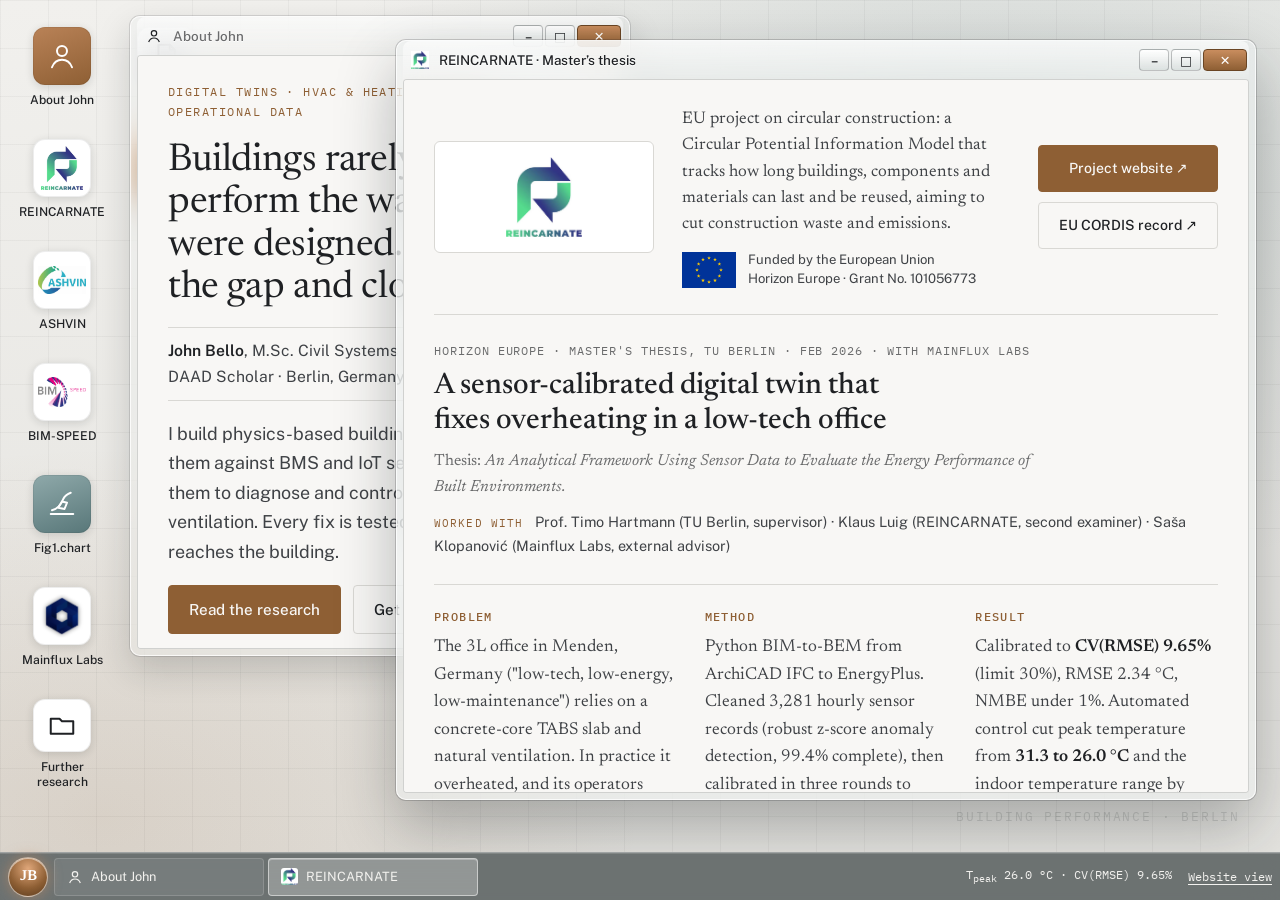
==== os.html @ 3a044e37 "Add desktop mode (os.html): Aero-style windows, taskbar and phone home screen Co-Authored-By: Claude" ====
<!doctype html>
<html lang="en">
<head>
  <meta charset="utf-8">
  <meta name="viewport" content="width=device-width, initial-scale=1, viewport-fit=cover">
  <meta name="color-scheme" content="light">
  <title>John Bello · Desktop</title>
  <meta name="description" content="John Bello's portfolio as a desktop: EU research projects on digital twins, HVAC and building performance, each in its own window.">
  <link rel="preconnect" href="https://fonts.googleapis.com">
  <link rel="preconnect" href="https://fonts.gstatic.com" crossorigin>
  <link href="https://fonts.googleapis.com/css2?family=Newsreader:ital,opsz,wght@0,6..72,400;0,6..72,500;1,6..72,400&family=Public+Sans:wght@400;500;600;700&family=IBM+Plex+Mono:wght@400;500&display=swap" rel="stylesheet">
  <link rel="stylesheet" href="style.css">
  <link rel="stylesheet" href="os.css">
</head>
<body class="os">
  <div class="desk" id="desk">
    <header class="home-head">
      <p class="kicker">Digital twins · HVAC &amp; heating systems</p>
      <h1>John Bello</h1>
      <p>Building performance engineer, Berlin. Tap a project to open it.</p>
    </header>
    <nav class="icons" id="icons" aria-label="Desktop"></nav>
    <p class="wallmark" aria-hidden="true">John Bello<span>Building performance · Berlin</span></p>
  </div>

  <div class="startmenu" id="startmenu" hidden>
    <div class="sm-head"><span class="sm-avatar">JB</span><div><strong>John Bello</strong><span>Building performance engineer</span></div></div>
    <ul id="sm-list"></ul>
    <div class="sm-foot">
      <a href="index.html">Website view</a>
      <a href="https://www.linkedin.com/in/john-bello-79458b165" target="_blank" rel="noopener">LinkedIn ↗</a>
    </div>
  </div>

  <footer class="taskbar" id="taskbar">
    <button class="start" id="start" aria-label="Start menu" aria-expanded="false" aria-controls="startmenu">JB</button>
    <div class="tasks" id="tasks"></div>
    <div class="tray">
      <span class="readout" title="From the REINCARNATE thesis">T<sub>peak</sub> 26.0 °C · CV(RMSE) 9.65%</span>
      <a href="index.html" class="tray-link">Website view</a>
    </div>
  </footer>

  <nav class="dock" id="dock" aria-label="Quick links">
    <button data-open="home">Home</button>
    <button data-open="reincarnate">Research</button>
    <button data-open="cv">CV</button>
    <button data-open="contact">Contact</button>
  </nav>

  <noscript><p class="nojs">This view needs JavaScript. <a href="index.html">Open the website view</a>.</p></noscript>
  <script src="os.js"></script>
</body>
</html>
---- style.css ----
/* Light only, by design: a printed research paper. */
/* Layout: a research paper's page — title block with a chart figure, then numbered sections. */
:root {
  /* Palette from the materials of the 3L office (John's thesis building):
     exposed concrete, oak timber frame, glazing, graphite. */
  --paper: #efeeeb;      /* concrete */
  --sheet: #f8f7f5;
  --ink: #1f2124;        /* graphite */
  --ink-2: #3f4246;
  --muted: #6a6b6c;
  --rule: #d9d8d4;
  --accent: #8e5f34;     /* oak: buttons, labels, links */
  --accent-deep: #744c28;
  --comfort: #587779;    /* glass: comfort and improved states */
  --heat: #a8693a;       /* warm oak: overheated / as-built states */
  --bar-a: #a8693a;
  --bar-b: #587779;
  --serif: "Newsreader", Georgia, "Times New Roman", serif;
  --sans: "Public Sans", system-ui, -apple-system, "Segoe UI", sans-serif;
  --mono: "IBM Plex Mono", ui-monospace, Menlo, monospace;
  color-scheme: light;
}

* { box-sizing: border-box; }
html { scroll-behavior: smooth; scroll-padding-top: 76px; }
body { margin: 0; background: var(--paper); color: var(--ink); font: 17px/1.65 var(--sans); -webkit-font-smoothing: antialiased; }
h1, h2, h3, h4, p { margin: 0; }
h1, h2, h3 { text-wrap: balance; }
a { color: var(--accent); text-decoration-thickness: 1px; text-underline-offset: 3px; }
a:focus-visible, .btn:focus-visible { outline: 2px solid var(--accent); outline-offset: 3px; border-radius: 4px; }
strong { color: var(--ink); font-weight: 600; }
.wrap { max-width: 1120px; margin: 0 auto; padding-left: max(20px, env(safe-area-inset-left, 0px)); padding-right: max(20px, env(safe-area-inset-right, 0px)); }

/* masthead */
.masthead { position: sticky; top: 0; z-index: 10; background: color-mix(in srgb, var(--paper) 88%, transparent); backdrop-filter: blur(8px); border-bottom: 1px solid var(--rule); }
.bar { display: flex; align-items: center; justify-content: space-between; height: 62px; gap: 20px; }
.brand { font-family: var(--serif); font-size: 1.3rem; color: var(--ink); text-decoration: none; }
nav { display: flex; gap: 26px; font-size: .92rem; }
nav a { color: var(--ink-2); text-decoration: none; }
nav a:hover { color: var(--accent); }
.nav-cta { color: var(--accent) !important; font-weight: 600; }

/* hero */
.hero { padding-block: 72px 56px; }
.hero-grid { display: grid; grid-template-columns: minmax(0, 1.05fr) minmax(0, 1fr); gap: 56px; align-items: center; }
.hero-text { display: flex; flex-direction: column; gap: 22px; min-width: 0; }
.kicker { font-family: var(--mono); font-size: .76rem; letter-spacing: .12em; text-transform: uppercase; color: var(--accent); }
.hero h1 { font-family: var(--serif); font-weight: 400; font-size: clamp(2.3rem, 5vw, 3.6rem); line-height: 1.08; letter-spacing: -.015em; }
.byline { font-size: .98rem; color: var(--ink-2); border-top: 1px solid var(--rule); border-bottom: 1px solid var(--rule); padding-block: 10px; }
.lede { font-size: 1.12rem; color: var(--ink-2); max-width: 58ch; }
.actions { display: flex; flex-wrap: wrap; gap: 12px; }
.btn { display: inline-block; padding: 11px 20px; border: 1px solid var(--rule); border-radius: 4px; color: var(--ink); background: var(--sheet); text-decoration: none; font-weight: 500; font-size: .95rem; }
.btn:hover { border-color: var(--accent); }
.btn.primary { background: var(--accent); border-color: var(--accent); color: var(--sheet); }
.btn.primary:hover { background: var(--accent-deep); border-color: var(--accent-deep); }

/* Fig. 1 psychrometric chart */
.psy { margin: 0; min-width: 0; }
.psy svg { width: 100%; height: auto; display: block; }
.psy-grid line { stroke: var(--rule); stroke-width: 1; }
.psy-axis { stroke: var(--ink); stroke-width: 1.4; }
.psy-sat { fill: none; stroke: var(--ink); stroke-width: 2; }
.psy-rh { fill: none; stroke: var(--muted); stroke-width: 1; stroke-dasharray: 4 4; }
.psy-zone { fill: var(--comfort); fill-opacity: .18; stroke: var(--comfort); stroke-width: 1.5; }
.psy-path { stroke: var(--heat); stroke-width: 2; stroke-dasharray: 6 5; }
.psy-head { fill: none; stroke: var(--heat); stroke-width: 2; }
.psy-hot { fill: var(--heat); }
.psy-ok { fill: var(--comfort); }
.psy-label text { font-family: var(--mono); font-size: 11px; fill: var(--muted); }
.psy-label .t-ok { fill: var(--comfort); }
.psy-label .t-hot { fill: var(--heat); }
.psy-label .t-narrow { display: none; }
@media (prefers-reduced-motion: no-preference) {
  .psy-hot { animation: pulse 2.4s ease-in-out infinite; transform-origin: 436px 181px; }
  @keyframes pulse { 50% { transform: scale(1.35); } }
}
figcaption { font-size: .86rem; line-height: 1.55; color: var(--muted); margin-top: 10px; }
.fig { font-family: var(--mono); color: var(--accent); margin-right: 4px; }

/* evidence strip */
.evidence { display: grid; grid-template-columns: repeat(4, minmax(0, 1fr)); margin: 56px 0 0; border-top: 2px solid var(--ink); }
.evidence div { padding: 18px 20px 0 0; }
.evidence div + div { padding-left: 20px; border-left: 1px solid var(--rule); }
.evidence dt { font-family: var(--serif); font-size: 2.3rem; line-height: 1.1; }
.evidence dd { margin: 6px 0 0; font-size: .88rem; color: var(--muted); }

/* sections */
.sec { padding-block: 80px; border-top: 1px solid var(--rule); }
.sec-head { display: flex; align-items: baseline; gap: 16px; margin-bottom: 14px; }
.sec-no { font-family: var(--mono); font-size: 1rem; color: var(--accent); }
.sec-head h2, .contact h2 { font-family: var(--serif); font-weight: 500; font-size: clamp(1.8rem, 4vw, 2.5rem); letter-spacing: -.01em; }
.sec-intro { color: var(--ink-2); font-size: 1.08rem; max-width: 62ch; margin-bottom: 32px; }

/* claims table */
.table-scroll { overflow-x: auto; }
.claims { width: 100%; min-width: 640px; border-collapse: collapse; font-size: .97rem; }
.claims th, .claims td { text-align: left; vertical-align: top; padding: 16px 18px 16px 0; border-bottom: 1px solid var(--rule); }
.claims thead th { font-family: var(--mono); font-size: .72rem; letter-spacing: .1em; text-transform: uppercase; color: var(--muted); font-weight: 500; border-bottom: 2px solid var(--ink); }
.claims tbody th { font-family: var(--serif); font-weight: 500; font-size: 1.12rem; width: 26%; }
.claims td { color: var(--ink-2); }
.claims td:last-child { font-family: var(--mono); font-size: .8rem; color: var(--accent); width: 18%; padding-right: 0; }

/* research papers */
.paper { background: var(--sheet); border: 1px solid var(--rule); border-radius: 6px; padding: 36px; display: flex; flex-direction: column; gap: 26px; margin-top: 28px; }
.paper-head { display: flex; justify-content: space-between; align-items: flex-start; gap: 24px; }
.paper-meta { font-family: var(--mono); font-size: .74rem; letter-spacing: .08em; text-transform: uppercase; color: var(--muted); margin-bottom: 8px; }
.paper h3 { font-family: var(--serif); font-weight: 500; font-size: clamp(1.4rem, 3vw, 1.85rem); line-height: 1.2; }
.mark { flex: none; font-family: var(--sans); font-weight: 700; font-size: .85rem; letter-spacing: .06em; padding: 7px 11px; border: 1.5px solid currentColor; border-radius: 4px; }
.mark-reincarnate { color: var(--ink); }
.mark-ashvin { color: var(--ink); }
.mark-bimspeed { color: var(--ink); }
.abstract { display: grid; grid-template-columns: repeat(3, minmax(0, 1fr)); gap: 28px; border-top: 1px solid var(--rule); padding-top: 22px; }
.abstract h4 { font-family: var(--mono); font-size: .72rem; font-weight: 500; letter-spacing: .12em; text-transform: uppercase; color: var(--accent); margin-bottom: 8px; }
.abstract p { font-family: var(--serif); font-size: 1.08rem; line-height: 1.6; color: var(--ink-2); }
.flow { margin: 0; }
.flow ol { list-style: none; margin: 0; padding: 0; display: flex; flex-wrap: wrap; gap: 10px; counter-reset: step; }
.flow li { counter-increment: step; font-size: .9rem; padding: 9px 14px; border: 1px solid var(--rule); border-radius: 4px; background: var(--paper); position: relative; }
.flow li::before { content: counter(step); font-family: var(--mono); font-size: .72rem; color: var(--accent); margin-right: 8px; }
.flow li + li { margin-left: 18px; }
.flow li + li::after { content: "→"; position: absolute; left: -22px; top: 50%; transform: translateY(-50%); color: var(--muted); }
.chart { margin: 0; }
.chart svg { width: 100%; max-width: 640px; height: auto; display: block; }
.c-grid line { stroke: var(--rule); }
.c-axis text { font-family: var(--mono); font-size: 11px; fill: var(--muted); }
.c-val text { font-family: var(--mono); font-size: 12px; fill: var(--ink); }
.c-a { fill: var(--bar-a); } .c-b { fill: var(--bar-b); }
.c-limit { stroke: var(--ink); stroke-width: 1.5; stroke-dasharray: 6 4; }
.lg { display: inline-flex; align-items: center; gap: 6px; white-space: nowrap; margin-right: 10px; }
.key { display: inline-block; width: 12px; height: 12px; border-radius: 2px; }
.key-a { background: var(--bar-a); } .key-b { background: var(--bar-b); }
.key-limit { width: 16px; height: 0; border-top: 2px dashed var(--ink); border-radius: 0; }
.paper-foot { display: flex; justify-content: space-between; align-items: center; flex-wrap: wrap; gap: 16px; border-top: 1px solid var(--rule); padding-top: 20px; }
.tags { list-style: none; margin: 0; padding: 0; display: flex; flex-wrap: wrap; gap: 8px; }
.tags li { font-family: var(--mono); font-size: .8rem; color: var(--ink-2); background: var(--paper); border: 1px solid var(--rule); padding: 4px 10px; border-radius: 3px; }
.links { display: flex; gap: 20px; align-items: baseline; }
.links a:not(.more) { font-size: .88rem; color: var(--muted); }
.more { font-weight: 600; font-size: .95rem; }
.also { margin-top: 40px; display: grid; grid-template-columns: 180px minmax(0, 1fr); gap: 24px; }
.also h3 { font-family: var(--mono); font-size: .76rem; font-weight: 500; letter-spacing: .12em; text-transform: uppercase; color: var(--muted); padding-top: 4px; }
.also ul { margin: 0; padding: 0; list-style: none; display: flex; flex-direction: column; gap: 12px; color: var(--ink-2); }

/* experience */
.cv { list-style: none; margin: 28px 0 0; padding: 0; border-top: 2px solid var(--ink); }
.cv li { display: grid; grid-template-columns: 140px minmax(0, 1fr); gap: 24px; padding: 18px 0; border-bottom: 1px solid var(--rule); }
.when { font-family: var(--mono); font-size: .85rem; color: var(--muted); padding-top: 3px; font-variant-numeric: tabular-nums; }
.cv h3 { font-family: var(--serif); font-weight: 500; font-size: 1.2rem; }
.org { color: var(--muted); font-size: .95rem; margin-top: 2px; }

/* methods */
.methods { display: grid; grid-template-columns: repeat(2, minmax(0, 1fr)); gap: 0 48px; margin-top: 28px; border-top: 2px solid var(--ink); }
.methods div { padding: 18px 0; border-bottom: 1px solid var(--rule); }
.methods h3, .creds h3 { font-family: var(--mono); font-size: .74rem; font-weight: 500; letter-spacing: .12em; text-transform: uppercase; color: var(--accent); margin-bottom: 6px; }
.methods p, .creds p { color: var(--ink-2); }
.creds { display: grid; grid-template-columns: 1.4fr 1fr 1fr; gap: 32px; margin-top: 40px; }

/* contact + colophon */
.contact { text-align: left; }
.contact h2 { margin: 12px 0 14px; max-width: 22ch; }
.colophon { border-top: 1px solid var(--rule); padding-block: 28px 44px; font-family: var(--serif); color: var(--muted); }

@media (max-width: 900px) {
  .hero-grid { grid-template-columns: 1fr; gap: 36px; }
  .evidence { grid-template-columns: repeat(2, minmax(0, 1fr)); }
  .evidence div:nth-child(3) { padding-left: 0; border-left: 0; }
  .evidence div { padding-bottom: 18px; }
  .abstract { grid-template-columns: 1fr; gap: 18px; }
  .creds { grid-template-columns: 1fr; gap: 20px; }
}
@media (max-width: 700px) {
  .hero { padding-block: 44px 40px; }
  .sec { padding-block: 56px; }
  .paper { padding: 22px; }
  .paper-head { flex-direction: column-reverse; gap: 12px; }
  .methods { grid-template-columns: 1fr; }
  .cv li, .also { grid-template-columns: 1fr; gap: 4px; }
  .flow li + li { margin-left: 0; }
  .flow li + li::after { content: none; }
}

/* thesis figures, asides and further projects */
.paper-sub { font-family: var(--serif); font-size: 1rem; color: var(--muted); margin-top: 8px; max-width: 70ch; }
.figs { display: grid; grid-template-columns: minmax(0, 1.25fr) minmax(0, 1fr); gap: 32px; align-items: start; }
.r-base { stroke: var(--heat); stroke-width: 4; stroke-linecap: round; }
.r-base-dot { fill: var(--heat); }
.r-auto { stroke: var(--comfort); stroke-width: 4; stroke-linecap: round; }
.r-auto-dot { fill: var(--comfort); }
.key-base { background: var(--heat); } .key-auto { background: var(--comfort); }
.rounds { margin: 0; overflow-x: auto; }
.rounds table { width: 100%; border-collapse: collapse; font-size: .9rem; font-variant-numeric: tabular-nums; }
.rounds caption { text-align: left; font-size: .86rem; color: var(--muted); padding-bottom: 10px; caption-side: top; }
.rounds th { font-family: var(--mono); font-size: .7rem; font-weight: 500; letter-spacing: .08em; text-transform: uppercase; color: var(--muted); text-align: left; padding: 8px 10px 8px 0; border-bottom: 2px solid var(--ink); }
.rounds td { padding: 9px 10px 9px 0; border-bottom: 1px solid var(--rule); color: var(--ink-2); }
.rounds td:first-child { font-family: var(--mono); color: var(--accent); }
.aside { font-size: .95rem; color: var(--ink-2); border-left: 2px solid var(--accent); padding-left: 14px; }
.minor { display: grid; grid-template-columns: repeat(2, minmax(0, 1fr)); gap: 24px; margin-top: 28px; }
.minor-card { background: var(--sheet); border: 1px solid var(--rule); border-radius: 6px; padding: 26px; display: flex; flex-direction: column; gap: 12px; }
.minor-card header { display: flex; justify-content: space-between; align-items: flex-start; gap: 16px; }
.minor-card .paper-meta { margin: 0; }
.minor-card h3 { font-family: var(--serif); font-weight: 500; font-size: 1.35rem; line-height: 1.25; }
.minor-card > p { font-family: var(--serif); font-size: 1.05rem; line-height: 1.6; color: var(--ink-2); }
.minor-card .tags { margin-top: auto; padding-top: 6px; }
.mark-iwiq { color: var(--ink); }
.mark-bam { color: var(--ink); }
@media (max-width: 900px) {
  .figs, .minor { grid-template-columns: 1fr; }
}

/* collaborators and partner */
.collab { font-size: .9rem; color: var(--ink-2); margin-top: 10px; }
.collab span { font-family: var(--mono); font-size: .7rem; letter-spacing: .1em; text-transform: uppercase; color: var(--accent); margin-right: 8px; }
.aside a { font-weight: 600; }
.partner { margin-top: 28px; border: 1px solid var(--rule); border-top: 3px solid var(--ink); border-radius: 6px; padding: 30px 36px; background: var(--paper); display: flex; flex-direction: column; gap: 14px; }
.partner-head { display: flex; justify-content: space-between; align-items: flex-start; gap: 16px; }
.partner-head .paper-meta { margin: 0; }
.partner h3 { font-family: var(--serif); font-weight: 500; font-size: 1.6rem; }
.partner-body { display: grid; grid-template-columns: minmax(0, 1.2fr) minmax(0, 1fr); gap: 32px; }
.partner-body > p { font-family: var(--serif); font-size: 1.05rem; line-height: 1.6; color: var(--ink-2); }
.partner-list { margin: 0; padding: 0; list-style: none; display: flex; flex-direction: column; gap: 10px; font-size: .95rem; color: var(--ink-2); }
.partner-list li { border-left: 2px solid var(--accent); padding-left: 12px; }
.mark-mainflux { color: var(--ink); }
@media (max-width: 900px) { .partner-body { grid-template-columns: 1fr; gap: 16px; } .partner { padding: 22px; } }

/* heating system panel */
.system { border: 1px solid var(--rule); border-radius: 6px; padding: 20px 22px; background: var(--paper); }
.system h4 { font-family: var(--mono); font-size: .72rem; font-weight: 500; letter-spacing: .12em; text-transform: uppercase; color: var(--accent); margin-bottom: 12px; }
.system dl { margin: 0; display: grid; grid-template-columns: repeat(4, minmax(0, 1fr)); gap: 20px; }
.system dt { font-family: var(--serif); font-size: 1.08rem; font-weight: 500; margin-bottom: 4px; }
.system dd { margin: 0; font-size: .9rem; line-height: 1.5; color: var(--ink-2); }
@media (max-width: 900px) { .system dl { grid-template-columns: 1fr 1fr; } }
@media (max-width: 560px) { .system dl { grid-template-columns: 1fr; } }

/* ---------- phone layout ---------- */
@media (max-width: 700px) {
  html { scroll-padding-top: 104px; }
  body { font-size: 16px; }
  /* menu: name on top, all links in a swipeable row */
  .bar { height: auto; flex-direction: column; align-items: stretch; gap: 4px; padding-block: 10px 0; }
  nav { gap: 20px; overflow-x: auto; white-space: nowrap; padding-bottom: 10px; scrollbar-width: none; -webkit-overflow-scrolling: touch; }
  nav::-webkit-scrollbar { display: none; }
  nav a { font-size: .9rem; }

  .hero h1 { font-size: 2.1rem; }
  .lede { font-size: 1.02rem; }
  .actions .btn { flex: 1 1 auto; text-align: center; }

  /* charts: keep labels readable when the SVG shrinks */
  .psy-label text { font-size: 17px; }
  .psy-label .t-rh, .psy-label .t-wide { display: none; }
  .psy-label .t-narrow { display: inline; }
  .chart .c-axis text, .chart .c-val text { font-size: 19px; }
  figcaption { font-size: .82rem; }

  /* evidence numbers: one per row, number beside its explanation */
  .evidence { grid-template-columns: 1fr; margin-top: 40px; }
  .evidence div, .evidence div + div, .evidence div:nth-child(3) { display: grid; grid-template-columns: 8.6rem minmax(0, 1fr); gap: 12px; align-items: baseline; padding: 14px 0; border-left: 0; border-bottom: 1px solid var(--rule); }
  .evidence dt { font-size: 1.45rem; white-space: nowrap; }
  .evidence dd { margin: 0; }

  /* claims table becomes stacked cards */
  .table-scroll { overflow: visible; }
  .claims { min-width: 0; }
  .claims thead { display: none; }
  .claims, .claims tbody, .claims tr, .claims th, .claims td { display: block; width: auto; }
  .claims tr { padding: 16px 0; border-bottom: 1px solid var(--rule); }
  .claims tbody tr:first-child { border-top: 2px solid var(--ink); }
  .claims th, .claims td { border: 0; padding: 0; }
  .claims tbody th { width: auto; margin-bottom: 6px; }
  .claims td:last-child { width: auto; margin-top: 8px; }

  .rounds table { font-size: .84rem; }
  .rounds td, .rounds th { padding-right: 8px; }
  .rounds td:nth-child(n+3) { white-space: nowrap; }

  .sec-head h2, .contact h2 { font-size: 1.75rem; line-height: 1.2; }
  .paper h3 { font-size: 1.35rem; }
  .abstract p { font-size: 1rem; }
  .system { padding: 16px; }
  .partner-head, .minor-card header { flex-direction: column-reverse; gap: 10px; }
}

/* EU project banners: logo, funding line with EU emblem, official links */
.proj { display: grid; grid-template-columns: 220px minmax(0, 1fr) auto; gap: 28px; align-items: center; padding-bottom: 26px; border-bottom: 1px solid var(--rule); }
.proj-logo { display: flex; align-items: center; justify-content: center; height: 112px; padding: 16px; background: #ffffff; border: 1px solid var(--rule); border-radius: 6px; text-decoration: none; }
.proj-logo img { max-width: 100%; max-height: 80px; object-fit: contain; }
.logo-fallback { display: none; font-weight: 700; font-size: 1.25rem; letter-spacing: .06em; color: var(--ink); }
.proj-logo.nologo .logo-fallback { display: block; }
.proj-logo:hover { border-color: var(--accent); }
.proj-desc { font-family: var(--serif); font-size: 1.06rem; line-height: 1.55; color: var(--ink-2); }
.proj-fund { display: flex; gap: 12px; align-items: center; margin-top: 14px; font-size: .82rem; line-height: 1.4; color: var(--ink-2); }
.eu-flag { width: 54px; height: 36px; flex: none; display: block; }
.proj-links { display: flex; flex-direction: column; gap: 10px; }
.proj-links .btn { white-space: nowrap; text-align: center; font-size: .88rem; }
@media (max-width: 900px) {
  .proj { grid-template-columns: 160px minmax(0, 1fr); }
  .proj-links { grid-column: 1 / -1; flex-direction: row; flex-wrap: wrap; }
}
@media (max-width: 600px) {
  .proj { grid-template-columns: 1fr; gap: 18px; }
  .proj-logo { height: 96px; }
  .proj-links .btn { flex: 1 1 auto; }
}
.partner-logo { display: flex; align-items: center; justify-content: center; width: 72px; height: 72px; padding: 8px; background: #ffffff; border: 1px solid var(--rule); border-radius: 6px; flex: none; }
.partner-logo img { max-width: 100%; max-height: 100%; object-fit: contain; }
---- os.css ----
/* Desktop mode: Windows 7 "Aero" ideas (glass title bars, taskbar, start orb)
   rendered in the 3L palette: concrete desktop, glass chrome, oak accents. */
:root {
  --glass: rgba(236, 240, 239, .58);
  --glass-dim: rgba(236, 240, 239, .38);
  --glass-edge: rgba(255, 255, 255, .75);
  --bar-dark: rgba(28, 38, 40, .62);
  --taskbar-h: 48px;
  --dock-h: 64px;
}
html, body.os { height: 100%; }
body.os { overflow: hidden; background: var(--paper); }

/* desktop */
.desk { position: fixed; inset: 0 0 var(--taskbar-h) 0; overflow: hidden;
  background:
    radial-gradient(1100px 700px at 78% 18%, rgba(88, 119, 121, .20), transparent 62%),
    radial-gradient(900px 620px at 8% 96%, rgba(142, 95, 52, .14), transparent 60%),
    linear-gradient(180deg, #f1f0ed, #e4e3df); }
.desk::before { content: ""; position: absolute; inset: 0; pointer-events: none;
  background-image: linear-gradient(rgba(31, 33, 36, .045) 1px, transparent 1px), linear-gradient(90deg, rgba(31, 33, 36, .045) 1px, transparent 1px);
  background-size: 48px 48px; }
.wallmark { position: absolute; right: 40px; bottom: 28px; margin: 0; font-family: var(--serif); font-size: clamp(2rem, 4vw, 3.4rem); color: rgba(31, 33, 36, .14); text-align: right; line-height: 1; pointer-events: none; }
.wallmark span { display: block; font-family: var(--mono); font-size: .8rem; letter-spacing: .14em; text-transform: uppercase; margin-top: 10px; }
.home-head { display: none; }

.icons { position: absolute; top: 18px; left: 14px; bottom: 18px; display: grid; grid-auto-flow: column; grid-template-rows: repeat(auto-fill, 108px); gap: 4px 8px; align-content: start; }
.icon { width: 96px; display: flex; flex-direction: column; align-items: center; gap: 7px; padding: 8px 4px; border: 1px solid transparent; border-radius: 6px; background: none; color: var(--ink); font: 500 .76rem/1.25 var(--sans); text-align: center; cursor: pointer; }
.icon:hover, .icon:focus-visible { background: rgba(255, 255, 255, .45); border-color: var(--glass-edge); box-shadow: inset 0 0 0 1px rgba(88, 119, 121, .22); outline: none; }
.icon-img { width: 58px; height: 58px; border-radius: 12px; background: #ffffff; display: grid; place-items: center; box-shadow: 0 2px 8px rgba(20, 28, 30, .14), inset 0 0 0 1px rgba(31, 33, 36, .08); overflow: hidden; }
.icon-img img { max-width: 48px; max-height: 44px; object-fit: contain; }
.icon-img svg { width: 30px; height: 30px; fill: none; stroke: var(--ink); stroke-width: 1.6; stroke-linecap: round; stroke-linejoin: round; }
.icon-img.oak { background: linear-gradient(160deg, #b98257, #8e5f34); } .icon-img.oak svg { stroke: #fff; }
.icon-img.glass { background: linear-gradient(160deg, #8fa9aa, #587779); } .icon-img.glass svg { stroke: #fff; }

/* windows */
.win { position: absolute; display: flex; flex-direction: column; min-width: 320px; min-height: 180px; padding: 0 6px 6px; border-radius: 10px;
  background: var(--glass); border: 1px solid var(--glass-edge);
  -webkit-backdrop-filter: blur(18px) saturate(150%); backdrop-filter: blur(18px) saturate(150%);
  box-shadow: 0 26px 60px rgba(20, 28, 30, .30), 0 0 0 1px rgba(31, 33, 36, .20); }
.win.inactive { background: var(--glass-dim); box-shadow: 0 14px 34px rgba(20, 28, 30, .18), 0 0 0 1px rgba(31, 33, 36, .14); }
.win.inactive .win-title { color: var(--muted); }
.win[hidden] { display: none !important; }
.win-bar { display: flex; align-items: center; gap: 10px; height: 38px; padding: 0 2px 0 8px; cursor: grab; user-select: none; touch-action: none;
  background: linear-gradient(rgba(255, 255, 255, .6), rgba(255, 255, 255, .08)); border-radius: 8px 8px 0 0; }
.win.dragging .win-bar { cursor: grabbing; }
.win-icon { width: 18px; height: 18px; display: grid; place-items: center; flex: none; }
.win-icon img { max-width: 18px; max-height: 18px; }
.win-icon svg { width: 16px; height: 16px; fill: none; stroke: var(--ink); stroke-width: 1.8; }
.win-title { flex: 1; margin: 0; font: 500 .84rem var(--sans); white-space: nowrap; overflow: hidden; text-overflow: ellipsis; text-shadow: 0 1px 0 rgba(255, 255, 255, .8); }
.win-ctrl { display: flex; gap: 2px; }
.win-ctrl button { width: 30px; height: 22px; display: grid; place-items: center; padding: 0; border: 1px solid rgba(31, 33, 36, .28); border-radius: 4px; color: var(--ink);
  background: linear-gradient(rgba(255, 255, 255, .95), rgba(214, 220, 219, .75)); cursor: pointer; font: 600 .8rem var(--sans); }
.win-ctrl button:hover { background: linear-gradient(#ffffff, #e3ecec); border-color: rgba(88, 119, 121, .7); }
.win-ctrl [data-act="close"] { width: 44px; color: #fff; border-color: #6a4524; background: linear-gradient(#c98d5e, #8e5f34); }
.win-ctrl [data-act="close"]:hover { background: linear-gradient(#d69b6b, #9b6639); }
.win-ctrl button:focus-visible { outline: 2px solid var(--accent); outline-offset: 1px; }
.win-body { flex: 1; min-height: 0; overflow: auto; overscroll-behavior: contain; padding: 26px 30px; background: var(--sheet); border: 1px solid rgba(31, 33, 36, .18); border-radius: 4px; }
.win.max { left: 0 !important; top: 0 !important; width: 100% !important; height: 100% !important; border-radius: 0; }
.win.max .win-bar { cursor: default; border-radius: 0; }
.resize { position: absolute; right: 0; bottom: 0; width: 18px; height: 18px; cursor: nwse-resize; touch-action: none; }
.win.max .resize { display: none; }
@media (prefers-reduced-motion: no-preference) {
  .win.opening { animation: win-in .16s ease-out; }
  @keyframes win-in { from { opacity: 0; transform: scale(.97) translateY(8px); } }
}
.snap-hint { position: fixed; z-index: 8000; pointer-events: none; border-radius: 8px; background: rgba(88, 119, 121, .18); border: 1px solid rgba(255, 255, 255, .8); -webkit-backdrop-filter: blur(6px); backdrop-filter: blur(6px); }

/* page content inside windows */
.win-body .paper, .win-body .partner { margin: 0; padding: 0; border: 0; background: transparent; }
.win-body .hero-text { gap: 18px; }
.win-body .hero-text h1 { font-family: var(--serif); font-weight: 400; font-size: clamp(1.8rem, 3vw, 2.4rem); line-height: 1.1; letter-spacing: -.01em; }
.win-body .evidence { margin-top: 28px; grid-template-columns: repeat(2, minmax(0, 1fr)); }
.win-body .evidence div:nth-child(3) { padding-left: 0; border-left: 0; }
.win-body .evidence div { padding-bottom: 16px; }
.win-body .psy { max-width: 640px; }
.win-body h2.win-h { font-family: var(--serif); font-weight: 500; font-size: 1.5rem; margin: 0 0 12px; }
.win-body .win-h + .cv, .win-body .win-h + .methods { margin-top: 12px; }
.win-body .cv-block + .cv-block { margin-top: 36px; }
.win-body .contact h2 { margin-top: 10px; }

/* taskbar */
.taskbar { position: fixed; left: 0; right: 0; bottom: 0; z-index: 9000; height: var(--taskbar-h); display: flex; align-items: center; gap: 6px; padding: 0 8px; color: #f3f2ef;
  background: var(--bar-dark); -webkit-backdrop-filter: blur(16px) saturate(140%); backdrop-filter: blur(16px) saturate(140%);
  border-top: 1px solid rgba(255, 255, 255, .35); box-shadow: inset 0 1px 0 rgba(255, 255, 255, .14); }
.start { width: 40px; height: 40px; flex: none; border-radius: 50%; border: 1px solid rgba(255, 255, 255, .55); color: #fff; font: 600 .9rem var(--serif); cursor: pointer;
  background: radial-gradient(circle at 50% 28%, #e0a77a, #8e5f34 58%, #5a3a1d); box-shadow: 0 0 14px rgba(201, 141, 94, .55), inset 0 1px 0 rgba(255, 255, 255, .5); }
.start:hover, .start[aria-expanded="true"] { box-shadow: 0 0 20px rgba(224, 167, 122, .85), inset 0 1px 0 rgba(255, 255, 255, .6); }
.tasks { display: flex; gap: 4px; min-width: 0; flex: 1; overflow: hidden; }
.task { height: 38px; min-width: 0; max-width: 210px; flex: 0 1 210px; display: flex; align-items: center; gap: 8px; padding: 0 12px; border-radius: 4px; color: inherit; cursor: pointer;
  border: 1px solid rgba(255, 255, 255, .16); background: rgba(255, 255, 255, .07); font: .8rem var(--sans); }
.task span { overflow: hidden; text-overflow: ellipsis; white-space: nowrap; }
.task img { max-width: 18px; max-height: 18px; background: #fff; border-radius: 3px; }
.task svg { width: 16px; height: 16px; fill: none; stroke: #f3f2ef; stroke-width: 1.8; flex: none; }
.task:hover { background: rgba(255, 255, 255, .16); }
.task.active { background: rgba(255, 255, 255, .26); border-color: rgba(255, 255, 255, .5); box-shadow: inset 0 1px 0 rgba(255, 255, 255, .3); }
.task.min { opacity: .7; }
.tray { display: flex; align-items: center; gap: 16px; padding-left: 10px; font: .72rem var(--mono); white-space: nowrap; }
.tray-link { color: #f3f2ef; text-decoration: underline; text-underline-offset: 3px; }

/* start menu */
.startmenu { position: fixed; left: 8px; bottom: calc(var(--taskbar-h) + 8px); z-index: 9001; width: 310px; padding: 10px; border-radius: 10px; color: var(--ink);
  background: var(--glass); border: 1px solid var(--glass-edge); -webkit-backdrop-filter: blur(20px) saturate(150%); backdrop-filter: blur(20px) saturate(150%); box-shadow: 0 20px 50px rgba(20, 28, 30, .32); }
.startmenu[hidden] { display: none; }
.sm-head { display: flex; gap: 12px; align-items: center; padding: 6px 6px 12px; border-bottom: 1px solid rgba(31, 33, 36, .12); }
.sm-head strong { display: block; font-family: var(--serif); font-weight: 500; font-size: 1.1rem; }
.sm-head span { font-size: .78rem; color: var(--muted); }
.sm-avatar { width: 42px; height: 42px; flex: none; border-radius: 8px; display: grid; place-items: center; color: #fff; font: 600 .95rem var(--serif); background: linear-gradient(160deg, #b98257, #8e5f34); }
.startmenu ul { list-style: none; margin: 8px 0; padding: 0; }
.startmenu li button { width: 100%; display: flex; align-items: center; gap: 10px; padding: 7px 8px; border: 0; border-radius: 5px; background: none; color: var(--ink); font: .88rem var(--sans); text-align: left; cursor: pointer; }
.startmenu li button:hover, .startmenu li button:focus-visible { background: rgba(255, 255, 255, .7); outline: none; }
.startmenu li img { width: 22px; height: 22px; object-fit: contain; }
.startmenu li svg { width: 20px; height: 20px; fill: none; stroke: var(--ink); stroke-width: 1.6; }
.sm-foot { display: flex; justify-content: space-between; padding: 10px 6px 4px; border-top: 1px solid rgba(31, 33, 36, .12); font-size: .85rem; }

.dock { display: none; }
.nojs { position: fixed; inset: 40% 20px auto; text-align: center; }

/* tablet: windows always fill the screen, taskbar stays */
body.mode-tablet .win { left: 0 !important; top: 0 !important; width: 100% !important; height: 100% !important; border-radius: 0; }
body.mode-tablet .win-bar { cursor: default; }
body.mode-tablet .win-ctrl [data-act="max"], body.mode-tablet .resize { display: none; }
body.mode-tablet .readout { display: none; }

/* phone: a home screen of icons, windows as full-screen sheets, bottom dock */
body.mode-mobile .taskbar { display: none; }
body.mode-mobile .desk { inset: 0 0 var(--dock-h) 0; overflow-y: auto; }
body.mode-mobile .wallmark { display: none; }
body.mode-mobile .home-head { display: block; position: relative; padding: 30px 20px 18px; }
body.mode-mobile .home-head h1 { font-family: var(--serif); font-weight: 400; font-size: 2.2rem; margin: 6px 0 4px; }
body.mode-mobile .home-head p:last-child { color: var(--ink-2); font-size: .95rem; }
body.mode-mobile .icons { position: relative; inset: auto; display: grid; grid-auto-flow: row; grid-template-columns: repeat(4, minmax(0, 1fr)); grid-template-rows: none; gap: 14px 4px; padding: 6px 12px 24px; }
body.mode-mobile .icon { width: auto; }
body.mode-mobile .win { position: fixed; left: 0 !important; top: 0 !important; width: 100% !important; height: calc(100% - var(--dock-h)) !important; padding: 0; border: 0; border-radius: 0; background: var(--sheet); -webkit-backdrop-filter: none; backdrop-filter: none; box-shadow: none; }
body.mode-mobile .win-bar { height: 50px; padding-top: env(safe-area-inset-top, 0px); cursor: default; border-radius: 0; background: rgba(236, 240, 239, .9); border-bottom: 1px solid var(--rule); }
body.mode-mobile .win-ctrl [data-act="min"], body.mode-mobile .win-ctrl [data-act="max"], body.mode-mobile .resize { display: none; }
body.mode-mobile .win-ctrl [data-act="close"] { width: auto; height: 32px; padding: 0 14px; font-size: .85rem; }
body.mode-mobile .win-body { border: 0; border-radius: 0; padding: 22px 16px 32px; }
body.mode-mobile .win-body .evidence { grid-template-columns: 1fr; }
@media (prefers-reduced-motion: no-preference) {
  body.mode-mobile .win.opening { animation: sheet-in .22s ease-out; }
  @keyframes sheet-in { from { transform: translateY(24px); opacity: 0; } }
}
body.mode-mobile .dock { position: fixed; left: 0; right: 0; bottom: 0; z-index: 9000; height: var(--dock-h); display: grid; grid-template-columns: repeat(4, 1fr); padding-bottom: env(safe-area-inset-bottom, 0px);
  background: var(--bar-dark); -webkit-backdrop-filter: blur(16px); backdrop-filter: blur(16px); border-top: 1px solid rgba(255, 255, 255, .3); }
.dock button { border: 0; background: none; color: #f3f2ef; font: 500 .85rem var(--sans); cursor: pointer; }
.dock button.on { color: #e7b58a; }
.icon > span:last-child { max-width: 100%; overflow-wrap: anywhere; }
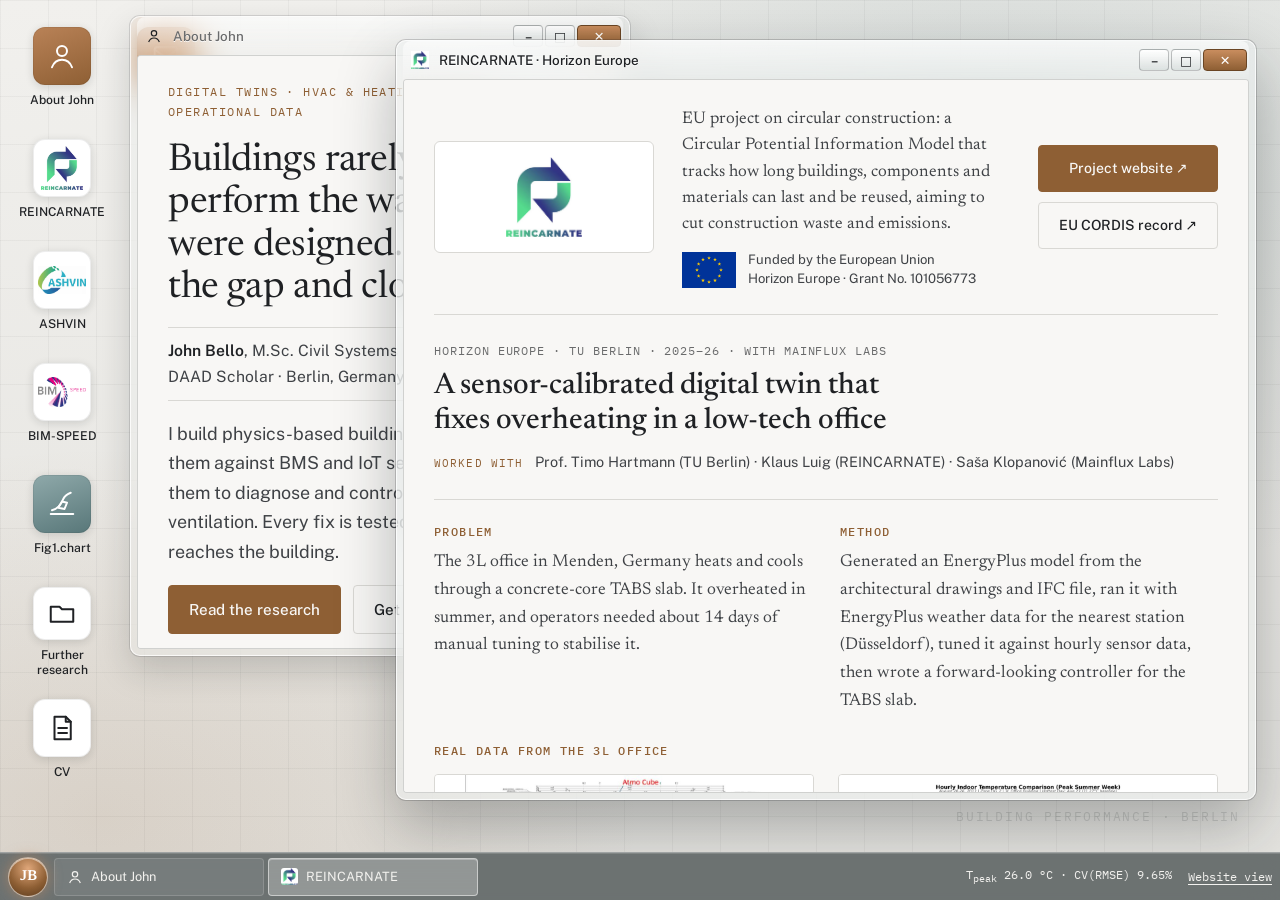
==== commit 13a3acef: "Rework EU project cards with real figures, skills card and compact experience" ====
--- a/os.html
+++ b/os.html
@@ -36,7 +36,7 @@
     <button class="start" id="start" aria-label="Start menu" aria-expanded="false" aria-controls="startmenu">JB</button>
     <div class="tasks" id="tasks"></div>
     <div class="tray">
-      <span class="readout" title="From the REINCARNATE thesis">T<sub>peak</sub> 26.0 °C · CV(RMSE) 9.65%</span>
+      <span class="readout" title="From the REINCARNATE project">T<sub>peak</sub> 26.0 °C · CV(RMSE) 9.65%</span>
       <a href="index.html" class="tray-link">Website view</a>
     </div>
   </footer>
--- a/style.css
+++ b/style.css
@@ -1,7 +1,7 @@
 /* Light only, by design: a printed research paper. */
 /* Layout: a research paper's page — title block with a chart figure, then numbered sections. */
 :root {
-  /* Palette from the materials of the 3L office (John's thesis building):
+  /* Palette from the materials of the 3L office (the REINCARNATE case-study building):
      exposed concrete, oak timber frame, glazing, graphite. */
   --paper: #efeeeb;      /* concrete */
   --sheet: #f8f7f5;
@@ -177,7 +177,7 @@
   .flow li + li::after { content: none; }
 }
 
-/* thesis figures, asides and further projects */
+/* project figures, asides and further projects */
 .paper-sub { font-family: var(--serif); font-size: 1rem; color: var(--muted); margin-top: 8px; max-width: 70ch; }
 .figs { display: grid; grid-template-columns: minmax(0, 1.25fr) minmax(0, 1fr); gap: 32px; align-items: start; }
 .r-base { stroke: var(--heat); stroke-width: 4; stroke-linecap: round; }
@@ -199,8 +199,6 @@
 .minor-card h3 { font-family: var(--serif); font-weight: 500; font-size: 1.35rem; line-height: 1.25; }
 .minor-card > p { font-family: var(--serif); font-size: 1.05rem; line-height: 1.6; color: var(--ink-2); }
 .minor-card .tags { margin-top: auto; padding-top: 6px; }
-.mark-iwiq { color: var(--ink); }
-.mark-bam { color: var(--ink); }
 @media (max-width: 900px) {
   .figs, .minor { grid-template-columns: 1fr; }
 }
@@ -301,3 +299,112 @@
 }
 .partner-logo { display: flex; align-items: center; justify-content: center; width: 72px; height: 72px; padding: 8px; background: #ffffff; border: 1px solid var(--rule); border-radius: 6px; flex: none; }
 .partner-logo img { max-width: 100%; max-height: 100%; object-fit: contain; }
+
+/* real figures from the project, right under the project banner */
+.feature-figs { display: flex; flex-direction: column; gap: 14px; padding-bottom: 26px; border-bottom: 1px solid var(--rule); }
+.gal-h { font-family: var(--mono); font-size: .72rem; font-weight: 500; letter-spacing: .12em; text-transform: uppercase; color: var(--accent); }
+.feat-grid { display: grid; grid-template-columns: repeat(2, minmax(0, 1fr)); gap: 24px; }
+.feat { margin: 0; min-width: 0; display: flex; flex-direction: column; }
+.zoom { display: block; width: 100%; padding: 0; border: 1px solid var(--rule); border-radius: 4px; background: #ffffff; cursor: zoom-in; overflow: hidden; }
+.zoom img { display: block; width: 100%; height: auto; transition: transform .25s ease; }
+@media (prefers-reduced-motion: no-preference) { .zoom:hover img { transform: scale(1.02); } }
+.zoom:focus-visible { outline: 2px solid var(--accent); outline-offset: 2px; }
+.feat figcaption { margin-top: 10px; font-size: .9rem; line-height: 1.5; color: var(--ink-2); }
+.feat figcaption strong { color: var(--ink); font-weight: 600; }
+.lightbox { width: min(1200px, 94vw); max-height: 92vh; padding: 16px; border: 0; border-radius: 6px; background: var(--sheet); color: var(--ink); }
+.lightbox::backdrop { background: rgba(20, 22, 24, .72); }
+.lightbox img { display: block; width: 100%; max-height: 76vh; object-fit: contain; background: #ffffff; }
+.lightbox p { margin-top: 10px; font-size: .9rem; color: var(--ink-2); }
+.lightbox form { display: flex; justify-content: flex-end; margin-bottom: 8px; }
+.lb-close { border: 1px solid var(--rule); background: var(--paper); border-radius: 4px; padding: 6px 12px; font: 500 .85rem var(--sans); cursor: pointer; }
+@media (max-width: 700px) {
+  .feat-grid { grid-template-columns: 1fr; gap: 20px; }
+  .lightbox { padding: 10px; }
+}
+.feat-one { max-width: 880px; }
+.feat-one figcaption { font-size: .95rem; max-width: 72ch; }
+.abstract.two { grid-template-columns: repeat(2, minmax(0, 1fr)); }
+.feat-grid .zoom img { aspect-ratio: 1003 / 514; object-fit: contain; background: #ffffff; }
+.result-row h4 { font-family: var(--mono); font-size: .72rem; font-weight: 500; letter-spacing: .12em; text-transform: uppercase; color: var(--accent); margin-bottom: 8px; }
+.result-row p { font-family: var(--serif); font-size: 1.12rem; line-height: 1.6; color: var(--ink-2); max-width: 80ch; }
+@media (max-width: 900px) { .abstract.two { grid-template-columns: 1fr; } }
+.partners-mini { border-left: 2px solid var(--accent); padding-left: 14px; }
+.partners-mini h4 { font-family: var(--mono); font-size: .72rem; font-weight: 500; letter-spacing: .12em; text-transform: uppercase; color: var(--accent); margin-bottom: 6px; }
+.partners-mini ul { list-style: none; margin: 0; padding: 0; display: flex; flex-direction: column; gap: 4px; font-size: .95rem; color: var(--ink-2); }
+.partners-mini a { white-space: nowrap; }
+
+/* redrawn ASHVIN anomaly chart, research-plot style */
+.an-plot { border: 1px solid var(--rule); border-radius: 4px; background: #ffffff; padding: 10px 8px 4px; }
+.an-plot svg { display: block; width: 100%; height: auto; }
+.an-grid line { stroke: #e6e5e1; stroke-width: 1; }
+.an-frame { fill: none; stroke: var(--ink); stroke-width: 1.2; }
+.an-tk { stroke: var(--ink); stroke-width: 1; }
+.an-tick text { font-family: var(--mono); font-size: 11px; fill: var(--ink-2); }
+.an-lab { font-family: var(--sans); font-size: 12px; fill: var(--ink); }
+.an-dot circle, .an-dot-1 { fill: var(--heat); fill-opacity: .55; }
+.an-dot-1 { fill-opacity: .8; }
+.an-line { fill: none; stroke: var(--ink); stroke-width: 1.4; stroke-linejoin: round; }
+.an-lead { stroke: var(--muted); stroke-width: .8; }
+.an-note { font-family: var(--serif); font-style: italic; font-size: 12px; fill: var(--ink-2); }
+.an-legend text { font-family: var(--sans); font-size: 11px; fill: var(--ink-2); }
+@media (max-width: 700px) {
+  .an-tick text { font-size: 15px; } .an-lab { font-size: 15px; }
+  .an-legend, .an-note, .an-lead { display: none; }
+}
+.bg-a { fill: var(--heat); } .bg-b { fill: var(--comfort); }
+.bg-val { font-family: var(--mono); font-size: 12px; fill: var(--ink); }
+.bg-sub { font-size: 10px; fill: var(--muted); }
+.bg-lim { stroke: var(--ink); stroke-width: 1.3; stroke-dasharray: 6 4; }
+.gd-photo img { object-fit: cover; }
+@media (max-width: 700px) { .bg-val { font-size: 15px; } .bg-sub { font-size: 13px; } }
+
+/* hero card: core skills beside an isometric building, light mode */
+.hero-card { margin: 0; min-width: 0; display: grid; grid-template-columns: minmax(0, .9fr) minmax(0, 1.1fr); gap: 22px; align-items: center; background: var(--sheet); border: 1px solid var(--rule); border-radius: 6px; padding: 22px; }
+.steps { list-style: none; margin: 0; padding: 0; display: flex; flex-direction: column; gap: 14px; }
+.steps li { display: grid; grid-template-columns: 30px minmax(0, 1fr); gap: 8px; align-items: baseline; }
+.step-no { font-family: var(--mono); font-size: .78rem; color: var(--accent); }
+.steps h3 { font-family: var(--serif); font-weight: 500; font-size: 1.08rem; line-height: 1.2; }
+.steps p { font-size: .86rem; line-height: 1.45; color: var(--ink-2); margin-top: 2px; }
+.iso svg { display: block; width: 100%; height: auto; }
+.iso-bg line { stroke: var(--rule); stroke-width: 1; opacity: .6; }
+.iso-mull line { stroke: var(--comfort); stroke-width: 1.2; opacity: .35; }
+.iso-line polygon, .iso-line polyline, .iso-line line { fill: none; stroke: var(--comfort); stroke-width: 2.2; }
+.iso-zone { fill: var(--heat); fill-opacity: .28; stroke: var(--heat); stroke-width: 3; }
+.iso-lead { stroke: var(--heat); stroke-width: 2; }
+.iso-dot { fill: var(--heat); }
+.iso-tag { fill: #ffffff; stroke: var(--heat); stroke-width: 2; }
+.iso-t1 { font-family: var(--mono); font-size: 21px; fill: var(--heat); letter-spacing: .02em; }
+.iso-t2 { font-family: var(--mono); font-size: 22px; fill: var(--ink); }
+/* keep skills and drawing side by side at every width; shrink the text instead */
+@media (max-width: 1100px) {
+  .hero-card { gap: 14px; padding: 16px; }
+  .steps { gap: 10px; }
+  .steps li { grid-template-columns: 22px minmax(0, 1fr); gap: 4px; }
+  .steps h3 { font-size: .95rem; }
+  .steps p { font-size: .78rem; line-height: 1.4; }
+}
+@media (max-width: 560px) {
+  .hero-card { grid-template-columns: minmax(0, 1fr) minmax(0, 1fr); gap: 10px; padding: 12px; }
+  .steps { gap: 8px; }
+  .steps li { grid-template-columns: 18px minmax(0, 1fr); }
+  .step-no { font-size: .66rem; }
+  .steps h3 { font-size: .86rem; }
+  .steps p { font-size: .7rem; line-height: 1.35; }
+}
+.skills-col { min-width: 0; display: flex; flex-direction: column; gap: 14px; }
+.skills-h { font-family: var(--mono); font-size: .74rem; font-weight: 500; letter-spacing: .12em; text-transform: uppercase; color: var(--accent); }
+@media (max-width: 560px) { .skills-col { gap: 10px; } .skills-h { font-size: .64rem; letter-spacing: .08em; } }
+
+/* compact experience, right under the intro */
+.exp-strip { margin-top: 48px; padding-top: 18px; border-top: 2px solid var(--ink); display: flex; flex-direction: column; gap: 6px; }
+.cv-compact { margin: 0; border-top: 0; }
+.cv-compact li { grid-template-columns: 96px minmax(0, 1fr); gap: 16px; padding: 9px 0; }
+.cv-compact .when { font-size: .76rem; padding-top: 2px; }
+.cv-compact h3 { font-family: var(--sans); font-weight: 600; font-size: .92rem; line-height: 1.35; }
+.cv-compact .org { font-size: .82rem; margin-top: 0; }
+@media (max-width: 700px) {
+  .exp-strip { margin-top: 32px; }
+  .cv-compact li { grid-template-columns: 70px minmax(0, 1fr); gap: 10px; padding: 8px 0; }
+  .cv-compact h3 { font-size: .86rem; }
+  .cv-compact .org { font-size: .78rem; }
+}
